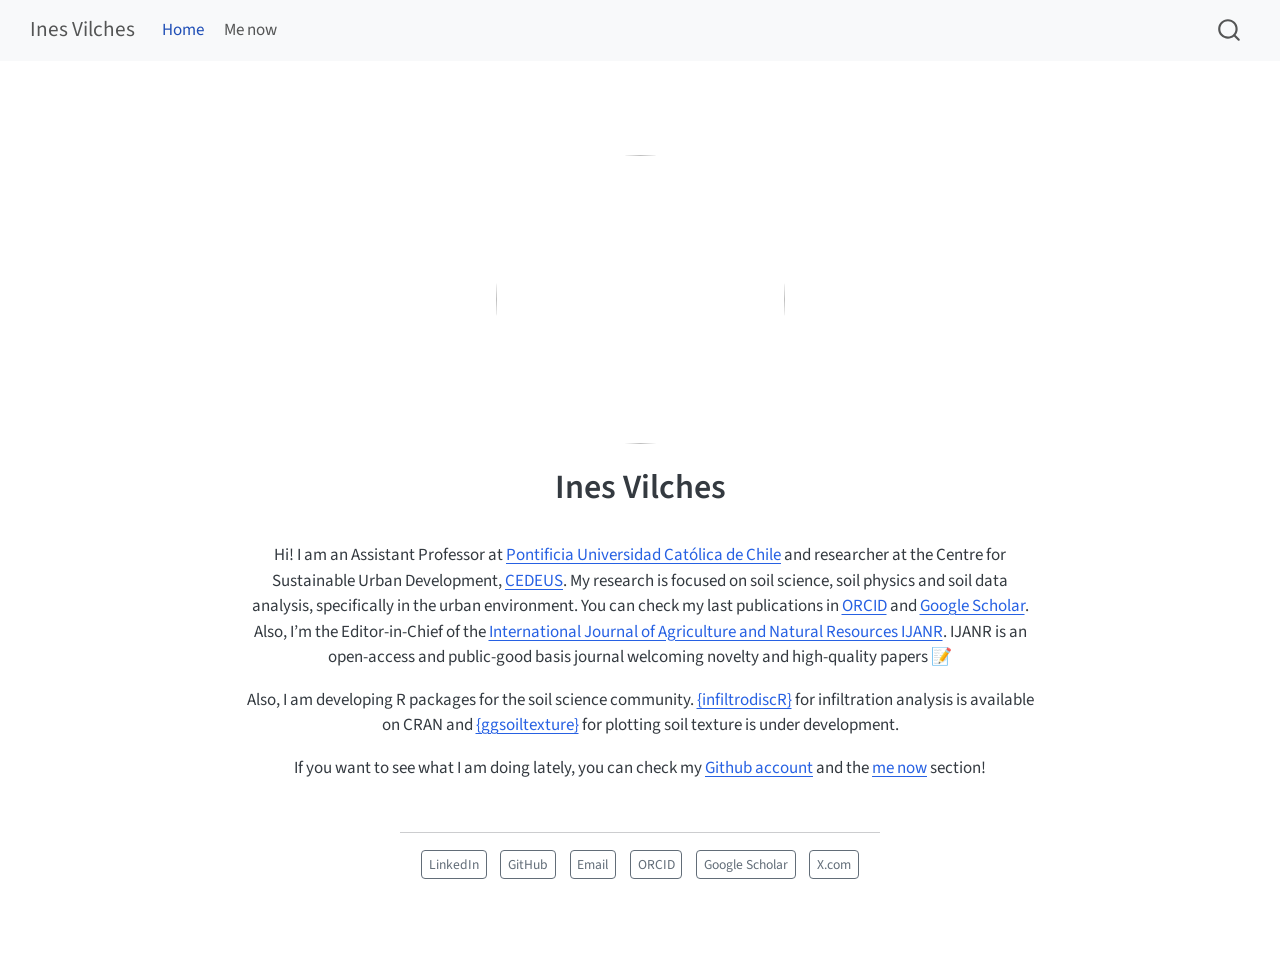
==== docs/index.html @ 0bed2d95 "create archivos" ====
<!DOCTYPE html>
<html xmlns="http://www.w3.org/1999/xhtml" lang="en" xml:lang="en"><head>

<meta charset="utf-8">
<meta name="generator" content="quarto-1.11.9">

<meta name="viewport" content="width=device-width, initial-scale=1.0, user-scalable=yes">


<title>Ines Vilches</title>
<style>
/* Default styles provided by pandoc.
** See https://pandoc.org/MANUAL.html#variables-for-html for config info.
*/
span.smallcaps{font-variant: small-caps;}
div.columns{display: flex; gap: 1.5em;}
div.column{flex: auto;}
@media screen {
div.columns{gap: min(4vw, 1.5em);}
div.column{overflow-x: auto;}
}
div.hanging-indent{margin-left: 1.5em; text-indent: -1.5em;}
ul.task-list{list-style: none;}
ul.task-list li input[type="checkbox"] {
  width: 0.8em;
  margin: 0 0.8em 0.2em -1em; /* quarto-specific, see https://github.com/quarto-dev/quarto-cli/issues/4556 */ 
  vertical-align: middle;
}
</style>


<script src="site_libs/quarto-nav/quarto-nav.js"></script>
<script src="site_libs/quarto-nav/headroom.min.js"></script>
<script src="site_libs/clipboard/clipboard.min.js"></script>
<script src="site_libs/quarto-search/autocomplete.umd.js"></script>
<script src="site_libs/quarto-search/fuse.min.js"></script>
<script src="site_libs/quarto-search/quarto-search.js"></script>
<meta name="quarto:offset" content="./">
<script src="site_libs/quarto-html/quarto.js" type="module"></script>
<script src="site_libs/quarto-html/tabsets/tabsets.js" type="module"></script>
<script src="site_libs/quarto-html/scrollable-regions/scrollable-regions.js" type="module"></script>
<script src="site_libs/quarto-html/popper.min.js"></script>
<script src="site_libs/quarto-html/tippy.umd.min.js"></script>
<link href="site_libs/quarto-html/tippy.css" rel="stylesheet">
<link href="site_libs/quarto-html/quarto-syntax-highlighting-63b5708e65d6cd79cd7618c58d0c21e7.css" rel="stylesheet" id="quarto-text-highlighting-styles">
<script src="site_libs/bootstrap/bootstrap.min.js"></script>
<link href="site_libs/bootstrap/bootstrap-icons.css" rel="stylesheet">
<link href="site_libs/bootstrap/bootstrap-48eea8e06ff06eb442a2daacfce5ac08.min.css" rel="stylesheet" append-hash="true" id="quarto-bootstrap" data-mode="light">
<script id="quarto-search-options" type="application/json">{
  "location": "navbar",
  "copy-button": false,
  "collapse-after": 3,
  "panel-placement": "end",
  "type": "overlay",
  "limit": 50,
  "keyboard-shortcut": [
    "f",
    "/",
    "s"
  ],
  "show-item-context": false,
  "language": {
    "search-no-results-text": "No results",
    "search-matching-documents-text": "matching documents",
    "search-copy-link-title": "Copy link to search",
    "search-hide-matches-text": "Hide additional matches",
    "search-more-match-text": "more match in this document",
    "search-more-matches-text": "more matches in this document",
    "search-clear-button-title": "Clear",
    "search-text-placeholder": "",
    "search-detached-cancel-button-title": "Cancel",
    "search-submit-button-title": "Submit",
    "search-label": "Search"
  }
}</script>


<link rel="stylesheet" href="styles.css">
</head>

<body class="nav-fixed fullcontent quarto-light"><a id="quarto-skip-link" class="visually-hidden-focusable" href="#quarto-document-content">Skip to main content</a>

<div id="quarto-search-results"></div>
  <header id="quarto-header" class="headroom fixed-top">
    <nav class="navbar navbar-expand-lg " data-bs-theme="dark" aria-label="Site">
      <div class="navbar-container container-fluid">
      <div class="navbar-brand-container mx-auto">
    <a class="navbar-brand" href="./index.html">
    <span class="navbar-title">Ines Vilches</span>
    </a>
  </div>
          <button class="navbar-toggler" type="button" data-bs-toggle="collapse" data-bs-target="#navbarCollapse" aria-controls="navbarCollapse" aria-expanded="false" aria-label="Toggle navigation" onclick="if (window.quartoToggleHeadroom) { window.quartoToggleHeadroom(); }">
  <span class="navbar-toggler-icon"></span>
</button>
          <div class="collapse navbar-collapse" id="navbarCollapse">
            <ul class="navbar-nav navbar-nav-scroll me-auto">
  <li class="nav-item">
    <a class="nav-link active" href="./index.html" aria-current="page"> 
<span class="menu-text">Home</span></a>
  </li>  
  <li class="nav-item">
    <a class="nav-link" href="./now.html"> 
<span class="menu-text">Me now</span></a>
  </li>  
</ul>
          </div> <!-- /navcollapse -->
            <div class="quarto-navbar-tools">
</div>
            <div id="quarto-search" class="" title="Search"></div>
      </div> <!-- /container-fluid -->
    </nav>
</header>
<!-- content -->
<div id="quarto-content" class="quarto-container page-columns page-rows-contents page-layout-article page-navbar">
<!-- sidebar -->
<!-- margin-sidebar -->
    
<!-- main -->
<div class="quarto-about-jolla">
  <img src="img/me.jpg" class="about-image
  round " style="height: 17em; width: 17em;">
 <header id="title-block-header" class="quarto-title-block default">
<div class="quarto-title">
<h1 class="title">Ines Vilches</h1>
</div>
<div class="quarto-title-meta">
  </div>
</header><main class="content" id="quarto-document-content" tabindex="-1">
<p>Hi! I am an Assistant Professor at <a href="https://www.uc.cl/en">Pontificia Universidad Católica de Chile</a> and researcher at the Centre for Sustainable Urban Development, <a href="https://en.cedeus.cl/about-us/the-centre/">CEDEUS</a>. My research is focused on soil science, soil physics and soil data analysis, specifically in the urban environment. You can check my last publications in <a href="https://orcid.org/0000-0003-3203-2106">ORCID</a> and <a href="https://scholar.google.com/citations?user=WJqqnIQAAAAJ&amp;hl=es">Google Scholar</a>. Also, I’m the Editor-in-Chief of the <a href="https://ojs.uc.cl/index.php/ijanr/index">International Journal of Agriculture and Natural Resources IJANR</a>. IJANR is an open-access and public-good basis journal welcoming novelty and high-quality papers 📝</p>
<p>Also, I am developing R packages for the soil science community. <a href="https://github.com/cran/infiltrodiscR">{infiltrodiscR}</a> for infiltration analysis is available on CRAN and <a href="https://github.com/Saryace/ggsoiltexture">{ggsoiltexture}</a> for plotting soil texture is under development.</p>
<p>If you want to see what I am doing lately, you can check my <a href="https://github.com/Saryace">Github account</a> and the <a href="https://saryace.github.io/now">me now</a> section!</p>


</main> 
  <hr class="about-sep">
   <div class="about-links">
  <a href="https://www.linkedin.com/in/sara-acevedo-a5a869295/" class="about-link" rel="" target="">
     <span class="about-link-text">LinkedIn</span>
  </a>
  <a href="https://github.com/Saryace" class="about-link" rel="" target="">
     <span class="about-link-text">GitHub</span>
  </a>
  <a href="mailto:ibvilches@uc.cl" class="about-link" rel="" target="">
     <span class="about-link-text">Email</span>
  </a>
  <a href="https://orcid.org/0000-0003-3203-2106" class="about-link" rel="" target="">
     <span class="about-link-text">ORCID</span>
  </a>
  <a href="https://scholar.google.com/citations?user=WJqqnIQAAAAJ&amp;hl=es" class="about-link" rel="" target="">
     <span class="about-link-text">Google Scholar</span>
  </a>
  <a href="https://x.com/saryace" class="about-link" rel="" target="">
     <span class="about-link-text">X.com</span>
  </a>
</div>
</div>
 <!-- /main -->
<script id="quarto-html-after-body" type="application/javascript">
  window.document.addEventListener("DOMContentLoaded", function (event) {
    const isCodeAnnotation = (el) => {
      for (const clz of el.classList) {
        if (clz.startsWith('code-annotation-')) {                     
          return true;
        }
      }
      return false;
    }
    const onCopySuccess = function(e) {
      // button target
      const button = e.trigger;
      // don't keep focus
      button.blur();
      // flash "checked"
      button.classList.add('code-copy-button-checked');
      var currentTitle = button.getAttribute("title");
      button.setAttribute("title", "Copied!");
      let tooltip;
      if (window.bootstrap) {
        button.setAttribute("data-bs-toggle", "tooltip");
        button.setAttribute("data-bs-placement", "left");
        button.setAttribute("data-bs-title", "Copied!");
        tooltip = new bootstrap.Tooltip(button, 
          { trigger: "manual", 
            customClass: "code-copy-button-tooltip",
            offset: [0, -8]});
        tooltip.show();    
      }
      setTimeout(function() {
        if (tooltip) {
          tooltip.hide();
          button.removeAttribute("data-bs-title");
          button.removeAttribute("data-bs-toggle");
          button.removeAttribute("data-bs-placement");
        }
        button.setAttribute("title", currentTitle);
        button.classList.remove('code-copy-button-checked');
      }, 1000);
      // clear code selection
      e.clearSelection();
    }
    const getTextToCopy = function(trigger) {
      const outerScaffold = trigger.parentElement.cloneNode(true);
      const codeEl = outerScaffold.querySelector('code');
      for (const childEl of codeEl.children) {
        if (isCodeAnnotation(childEl)) {
          childEl.remove();
        }
      }
      return codeEl.innerText;
    }
    const clipboard = new window.ClipboardJS('.code-copy-button:not([data-in-quarto-modal])', {
      text: getTextToCopy
    });
    clipboard.on('success', onCopySuccess);
    if (window.document.getElementById('quarto-embedded-source-code-modal')) {
      const clipboardModal = new window.ClipboardJS('.code-copy-button[data-in-quarto-modal]', {
        text: getTextToCopy,
        container: window.document.getElementById('quarto-embedded-source-code-modal')
      });
      clipboardModal.on('success', onCopySuccess);
    }
      var localhostRegex = new RegExp(/^(?:http|https):\/\/localhost\:?[0-9]*\//);
      var mailtoRegex = new RegExp(/^mailto:/);
        var filterRegex = new RegExp('/' + window.location.host + '/');
      var isInternal = (href) => {
          return filterRegex.test(href) || localhostRegex.test(href) || mailtoRegex.test(href);
      }
      // Inspect non-navigation links and adorn them if external
      window.quartoDecorateExternalLinks = function (root) {
     var links = (root || window.document).querySelectorAll('a[href]:not(.nav-link):not(.navbar-brand):not(.toc-action):not(.sidebar-link):not(.sidebar-item-toggle):not(.pagination-link):not(.no-external):not([aria-hidden]):not(.dropdown-item):not(.quarto-navigation-tool):not(.about-link)');
      for (var i=0; i<links.length; i++) {
        const link = links[i];
        if (!isInternal(link.href)) {
          // undo the damage that might have been done by quarto-nav.js in the case of
          // links that we want to consider external
          if (link.dataset.originalHref !== undefined) {
            link.href = link.dataset.originalHref;
          }
          if (!link.classList.contains('no-external-icon')) {
          }
        }
      }
      };
      window.quartoDecorateExternalLinks(window.document);
    // Esc closes the popup (WCAG 1.4.13) and focus leaving both trigger and
    // popup closes it (WCAG 2.4.11); tippy handles neither for interactive popups.
    const hideOnEscAndFocusOut = {
      name: 'hideOnEscAndFocusOut',
      defaultValue: true,
      fn(instance) {
        const dismiss = () => {
          // A show scheduled by the trigger delay would otherwise reopen it
          instance.clearDelayTimeouts();
          instance.hide();
        };
        const onKeyDown = (event) => {
          if (event.key !== 'Escape') {
            return;
          }
          // Keep Esc from also reaching page handlers (e.g. reveal.js overview),
          // except an open reveal.js slide menu, which Esc should close too.
          // The menu handles keys only when its keyboard option is on.
          const menuHandlesEsc = window.Reveal?.getPlugin?.('menu')?.isOpen() &&
            window.Reveal.getConfig().menu?.keyboard !== false;
          if (!menuHandlesEsc) {
            event.stopPropagation();
          }
          if (instance.popper.contains(window.document.activeElement)) {
            // Disabled while refocusing so the focus trigger does not reopen it
            instance.disable();
            instance.reference.focus();
            instance.enable();
          }
          dismiss();
        };
        const onFocusOut = (event) => {
          const target = event.relatedTarget;
          if (target && !instance.reference.contains(target) &&
              !instance.popper.contains(target)) {
            dismiss();
          }
        };
        // On the trigger too: a click trigger (code-annotations: select) has no
        // blur handling. Attached for the instance's lifetime so leaving the
        // trigger also cancels a show still pending on the trigger delay.
        instance.reference.addEventListener('focusout', onFocusOut);
        return {
          onShow() {
            window.document.addEventListener('keydown', onKeyDown, true);
            instance.popper.addEventListener('focusout', onFocusOut);
          },
          onHide() {
            window.document.removeEventListener('keydown', onKeyDown, true);
            instance.popper.removeEventListener('focusout', onFocusOut);
          },
          onDestroy() {
            instance.reference.removeEventListener('focusout', onFocusOut);
          },
        };
      },
    };
    function tippyHover(el, contentFn, onTriggerFn, onUntriggerFn) {
      const config = {
        allowHTML: true,
        maxWidth: 500,
        delay: 100,
        arrow: false,
        appendTo: function(el) {
            return el.parentElement;
        },
        interactive: true,
        interactiveBorder: 10,
        theme: 'quarto',
        placement: 'bottom-start',
        plugins: [hideOnEscAndFocusOut],
      };
      if (contentFn) {
        config.content = contentFn;
      }
      if (onTriggerFn) {
        config.onTrigger = onTriggerFn;
      }
      if (onUntriggerFn) {
        config.onUntrigger = onUntriggerFn;
      }
      window.tippy(el, config); 
    }
    const noterefs = window.document.querySelectorAll('a[role="doc-noteref"]');
    for (var i=0; i<noterefs.length; i++) {
      const ref = noterefs[i];
      tippyHover(ref, function() {
        // use id or data attribute instead here
        let href = ref.getAttribute('data-footnote-href') || ref.getAttribute('href');
        try { href = new URL(href).hash; } catch {}
        const id = href.replace(/^#\/?/, "");
        const note = window.document.getElementById(id);
        if (note) {
          return note.innerHTML;
        } else {
          return "";
        }
      });
    }
    const xrefs = window.document.querySelectorAll('a.quarto-xref');
    const processXRef = (id, note) => {
      // Strip column container classes
      const stripColumnClz = (el) => {
        el.classList.remove("page-full", "page-columns");
        if (el.children) {
          for (const child of el.children) {
            stripColumnClz(child);
          }
        }
      }
      stripColumnClz(note)
      if (id === null || id.startsWith('sec-')) {
        // Special case sections, only their first couple elements
        const container = document.createElement("div");
        if (note.children && note.children.length > 2) {
          container.appendChild(note.children[0].cloneNode(true));
          for (let i = 1; i < note.children.length; i++) {
            const child = note.children[i];
            if (child.tagName === "P" && child.innerText === "") {
              continue;
            } else {
              container.appendChild(child.cloneNode(true));
              break;
            }
          }
          if (window.Quarto?.typesetMath) {
            window.Quarto.typesetMath(container);
          }
          return container.innerHTML
        } else {
          if (window.Quarto?.typesetMath) {
            window.Quarto.typesetMath(note);
          }
          return note.innerHTML;
        }
      } else {
        // Remove any anchor links if they are present
        const anchorLink = note.querySelector('a.anchorjs-link');
        if (anchorLink) {
          anchorLink.remove();
        }
        if (window.Quarto?.typesetMath) {
          window.Quarto.typesetMath(note);
        }
        if (note.classList.contains("callout")) {
          return note.outerHTML;
        } else {
          return note.innerHTML;
        }
      }
    }
    for (var i=0; i<xrefs.length; i++) {
      const xref = xrefs[i];
      tippyHover(xref, undefined, function(instance) {
        instance.disable();
        let url = xref.getAttribute('href');
        let hash = undefined; 
        if (url.startsWith('#')) {
          hash = url;
        } else {
          try { hash = new URL(url).hash; } catch {}
        }
        if (hash) {
          const id = hash.replace(/^#\/?/, "");
          const note = window.document.getElementById(id);
          if (note !== null) {
            try {
              const html = processXRef(id, note.cloneNode(true));
              instance.setContent(html);
            } finally {
              instance.enable();
              instance.show();
            }
          } else {
            // See if we can fetch this
            fetch(url.split('#')[0])
            .then(res => res.text())
            .then(html => {
              const parser = new DOMParser();
              const htmlDoc = parser.parseFromString(html, "text/html");
              const note = htmlDoc.getElementById(id);
              if (note !== null) {
                const html = processXRef(id, note);
                instance.setContent(html);
              } 
            }).finally(() => {
              instance.enable();
              instance.show();
            });
          }
        } else {
          // See if we can fetch a full url (with no hash to target)
          // This is a special case and we should probably do some content thinning / targeting
          fetch(url)
          .then(res => res.text())
          .then(html => {
            const parser = new DOMParser();
            const htmlDoc = parser.parseFromString(html, "text/html");
            const note = htmlDoc.querySelector('main.content');
            if (note !== null) {
              // This should only happen for chapter cross references
              // (since there is no id in the URL)
              // remove the first header
              if (note.children.length > 0 && note.children[0].tagName === "HEADER") {
                note.children[0].remove();
              }
              const html = processXRef(null, note);
              instance.setContent(html);
            } 
          }).finally(() => {
            instance.enable();
            instance.show();
          });
        }
      }, function(instance) {
      });
    }
        let selectedAnnoteEl;
        const selectorForAnnotation = ( cell, annotation) => {
          let cellAttr = 'data-code-cell="' + cell + '"';
          let lineAttr = 'data-code-annotation="' +  annotation + '"';
          const selector = 'span[' + cellAttr + '][' + lineAttr + ']';
          return selector;
        }
        const selectCodeLines = (annoteEl) => {
          const doc = window.document;
          const targetCell = annoteEl.getAttribute("data-target-cell");
          const targetAnnotation = annoteEl.getAttribute("data-target-annotation");
          const annoteSpan = window.document.querySelector(selectorForAnnotation(targetCell, targetAnnotation));
          const lines = annoteSpan.getAttribute("data-code-lines").split(",");
          const lineIds = lines.map((line) => {
            return targetCell + "-" + line;
          })
          // Each band is positioned against its own containing block, which is
          // not the offsetParent of the lines, so place it from client rects.
          const placeBand = (band, firstEl, lastEl, codeBlock) => {
            const container = band.offsetParent;
            if (container === null) {
              return;
            }
            const containerRect = container.getBoundingClientRect();
            // Reveal.js scales slides with a transform, so convert client
            // pixels back to the CSS pixels of the container.
            const scale = containerRect.height / container.offsetHeight || 1;
            const firstRect = firstEl.getBoundingClientRect();
            const lastRect = lastEl.getBoundingClientRect();
            const top = (firstRect.top - containerRect.top) / scale - container.clientTop + container.scrollTop;
            const height = (lastRect.bottom - firstRect.top) / scale;
            band.style.top = top - 2 + "px";
            band.style.height = height + 4 + "px";
            if (codeBlock) {
              // Without the copy button wrapper, the containing block is wider
              // than the code block, so span the code block explicitly.
              const blockRect = codeBlock.getBoundingClientRect();
              band.style.left = (blockRect.left - containerRect.left) / scale - container.clientLeft + container.scrollLeft + "px";
              band.style.width = blockRect.width / scale + "px";
            }
          };
          if (lineIds.length > 0) {
            const el = window.document.getElementById(lineIds[0]);
            const lastEl = window.document.getElementById(lineIds[lineIds.length - 1]);
            const parent = el.parentElement.parentElement;
            // cook up a div (if necessary) and position it
            let div = window.document.getElementById("code-annotation-line-highlight");
            if (div === null) {
              div = window.document.createElement("div");
              div.setAttribute("id", "code-annotation-line-highlight");
              div.style.position = 'absolute';
              parent.appendChild(div);
            }
            placeBand(div, el, lastEl, parent.closest("div.sourceCode") || parent);
            let gutterDiv = window.document.getElementById("code-annotation-line-highlight-gutter");
            if (gutterDiv === null) {
              gutterDiv = window.document.createElement("div");
              gutterDiv.setAttribute("id", "code-annotation-line-highlight-gutter");
              gutterDiv.style.position = 'absolute';
              const codeCell = window.document.getElementById(targetCell);
              const gutter = codeCell.querySelector('.code-annotation-gutter');
              gutter.appendChild(gutterDiv);
            }
            placeBand(gutterDiv, el, lastEl);
            selectedAnnoteEl = annoteEl;
          }
        };
        const unselectCodeLines = () => {
          const elementsIds = ["code-annotation-line-highlight", "code-annotation-line-highlight-gutter"];
          elementsIds.forEach((elId) => {
            const div = window.document.getElementById(elId);
            if (div) {
              div.remove();
            }
          });
          selectedAnnoteEl = undefined;
        };
          // Handle positioning of the toggle
      window.addEventListener(
        "resize",
        throttle(() => {
          elRect = undefined;
          if (selectedAnnoteEl) {
            selectCodeLines(selectedAnnoteEl);
          }
        }, 10)
      );
      function throttle(fn, ms) {
      let throttle = false;
      let timer;
        return (...args) => {
          if(!throttle) { // first call gets through
              fn.apply(this, args);
              throttle = true;
          } else { // all the others get throttled
              if(timer) clearTimeout(timer); // cancel #2
              timer = setTimeout(() => {
                fn.apply(this, args);
                timer = throttle = false;
              }, ms);
          }
        };
      }
        // Attach click handler to the DT
        const annoteDls = window.document.querySelectorAll('dt[data-target-cell]');
        for (const annoteDlNode of annoteDls) {
          annoteDlNode.addEventListener('click', (event) => {
            const clickedEl = event.target;
            if (clickedEl !== selectedAnnoteEl) {
              unselectCodeLines();
              const activeEl = window.document.querySelector('dt[data-target-cell].code-annotation-active');
              if (activeEl) {
                activeEl.classList.remove('code-annotation-active');
              }
              selectCodeLines(clickedEl);
              clickedEl.classList.add('code-annotation-active');
            } else {
              // Unselect the line
              unselectCodeLines();
              clickedEl.classList.remove('code-annotation-active');
            }
          });
        }
    const findCites = (el) => {
      const parentEl = el.parentElement;
      if (parentEl) {
        const cites = parentEl.dataset.cites;
        if (cites) {
          return {
            el,
            cites: cites.split(' ')
          };
        } else {
          return findCites(el.parentElement)
        }
      } else {
        return undefined;
      }
    };
    var bibliorefs = window.document.querySelectorAll('a[role="doc-biblioref"]');
    for (var i=0; i<bibliorefs.length; i++) {
      const ref = bibliorefs[i];
      const citeInfo = findCites(ref);
      if (citeInfo) {
        tippyHover(citeInfo.el, function() {
          var popup = window.document.createElement('div');
          citeInfo.cites.forEach(function(cite) {
            var citeDiv = window.document.createElement('div');
            citeDiv.classList.add('hanging-indent');
            citeDiv.classList.add('csl-entry');
            var biblioDiv = window.document.getElementById('ref-' + cite);
            if (biblioDiv) {
              citeDiv.innerHTML = biblioDiv.innerHTML;
            }
            popup.appendChild(citeDiv);
          });
          return popup.innerHTML;
        });
      }
    }
  });
  </script>
  <script type="application/javascript">
  window.quartoScrollableRegionsLabels = {"code":"Scrollable code","output":"Scrollable output"};
  </script>
</div> <!-- /content -->




</body></html>
---- docs/site_libs/quarto-html/tippy.css ----
.tippy-box[data-animation=fade][data-state=hidden]{opacity:0}[data-tippy-root]{max-width:calc(100vw - 10px)}.tippy-box{position:relative;background-color:#333;color:#fff;border-radius:4px;font-size:14px;line-height:1.4;white-space:normal;outline:0;transition-property:transform,visibility,opacity}.tippy-box[data-placement^=top]>.tippy-arrow{bottom:0}.tippy-box[data-placement^=top]>.tippy-arrow:before{bottom:-7px;left:0;border-width:8px 8px 0;border-top-color:initial;transform-origin:center top}.tippy-box[data-placement^=bottom]>.tippy-arrow{top:0}.tippy-box[data-placement^=bottom]>.tippy-arrow:before{top:-7px;left:0;border-width:0 8px 8px;border-bottom-color:initial;transform-origin:center bottom}.tippy-box[data-placement^=left]>.tippy-arrow{right:0}.tippy-box[data-placement^=left]>.tippy-arrow:before{border-width:8px 0 8px 8px;border-left-color:initial;right:-7px;transform-origin:center left}.tippy-box[data-placement^=right]>.tippy-arrow{left:0}.tippy-box[data-placement^=right]>.tippy-arrow:before{left:-7px;border-width:8px 8px 8px 0;border-right-color:initial;transform-origin:center right}.tippy-box[data-inertia][data-state=visible]{transition-timing-function:cubic-bezier(.54,1.5,.38,1.11)}.tippy-arrow{width:16px;height:16px;color:#333}.tippy-arrow:before{content:"";position:absolute;border-color:transparent;border-style:solid}.tippy-content{position:relative;padding:5px 9px;z-index:1}
---- docs/site_libs/quarto-html/quarto-syntax-highlighting-63b5708e65d6cd79cd7618c58d0c21e7.css ----
/* quarto syntax highlight colors */
:root {
  --quarto-hl-ot-color: #003B4F;
  --quarto-hl-at-color: #657422;
  --quarto-hl-ss-color: #20794D;
  --quarto-hl-an-color: #5E5E5E;
  --quarto-hl-fu-color: #4758AB;
  --quarto-hl-st-color: #20794D;
  --quarto-hl-cf-color: #003B4F;
  --quarto-hl-op-color: #5E5E5E;
  --quarto-hl-er-color: #AD0000;
  --quarto-hl-bn-color: #AD0000;
  --quarto-hl-al-color: #AD0000;
  --quarto-hl-va-color: #111111;
  --quarto-hl-bu-color: inherit;
  --quarto-hl-ex-color: inherit;
  --quarto-hl-pp-color: #AD0000;
  --quarto-hl-in-color: #5E5E5E;
  --quarto-hl-vs-color: #20794D;
  --quarto-hl-wa-color: #5E5E5E;
  --quarto-hl-do-color: #5E5E5E;
  --quarto-hl-im-color: #00769E;
  --quarto-hl-ch-color: #20794D;
  --quarto-hl-dt-color: #AD0000;
  --quarto-hl-fl-color: #AD0000;
  --quarto-hl-co-color: #5E5E5E;
  --quarto-hl-cv-color: #5E5E5E;
  --quarto-hl-cn-color: #8f5902;
  --quarto-hl-sc-color: #5E5E5E;
  --quarto-hl-dv-color: #AD0000;
  --quarto-hl-kw-color: #003B4F;
}

/* other quarto variables */
:root {
  --quarto-font-monospace: SFMono-Regular, Menlo, Monaco, Consolas, "Liberation Mono", "Courier New", monospace;
}

/* syntax highlight based on Pandoc's rules */
pre > code.sourceCode > span {
  color: #003B4F;
}

code.sourceCode > span {
  color: #003B4F;
}

div.sourceCode,
div.sourceCode pre.sourceCode {
  color: #003B4F;
}

/* Normal */
code span {
  color: #003B4F;
}

/* Alert */
code span.al {
  color: #AD0000;
  font-style: inherit;
}

/* Annotation */
code span.an {
  color: #5E5E5E;
  font-style: inherit;
}

/* Attribute */
code span.at {
  color: #657422;
  font-style: inherit;
}

/* BaseN */
code span.bn {
  color: #AD0000;
  font-style: inherit;
}

/* BuiltIn */
code span.bu {
  font-style: inherit;
}

/* ControlFlow */
code span.cf {
  color: #003B4F;
  font-weight: bold;
  font-style: inherit;
}

/* Char */
code span.ch {
  color: #20794D;
  font-style: inherit;
}

/* Constant */
code span.cn {
  color: #8f5902;
  font-style: inherit;
}

/* Comment */
code span.co {
  color: #5E5E5E;
  font-style: inherit;
}

/* CommentVar */
code span.cv {
  color: #5E5E5E;
  font-style: italic;
}

/* Documentation */
code span.do {
  color: #5E5E5E;
  font-style: italic;
}

/* DataType */
code span.dt {
  color: #AD0000;
  font-style: inherit;
}

/* DecVal */
code span.dv {
  color: #AD0000;
  font-style: inherit;
}

/* Error */
code span.er {
  color: #AD0000;
  font-style: inherit;
}

/* Extension */
code span.ex {
  font-style: inherit;
}

/* Float */
code span.fl {
  color: #AD0000;
  font-style: inherit;
}

/* Function */
code span.fu {
  color: #4758AB;
  font-style: inherit;
}

/* Import */
code span.im {
  color: #00769E;
  font-style: inherit;
}

/* Information */
code span.in {
  color: #5E5E5E;
  font-style: inherit;
}

/* Keyword */
code span.kw {
  color: #003B4F;
  font-weight: bold;
  font-style: inherit;
}

/* Operator */
code span.op {
  color: #5E5E5E;
  font-style: inherit;
}

/* Other */
code span.ot {
  color: #003B4F;
  font-style: inherit;
}

/* Preprocessor */
code span.pp {
  color: #AD0000;
  font-style: inherit;
}

/* SpecialChar */
code span.sc {
  color: #5E5E5E;
  font-style: inherit;
}

/* SpecialString */
code span.ss {
  color: #20794D;
  font-style: inherit;
}

/* String */
code span.st {
  color: #20794D;
  font-style: inherit;
}

/* Variable */
code span.va {
  color: #111111;
  font-style: inherit;
}

/* VerbatimString */
code span.vs {
  color: #20794D;
  font-style: inherit;
}

/* Warning */
code span.wa {
  color: #5E5E5E;
  font-style: italic;
}

.prevent-inlining {
  content: "</";
}

/*# sourceMappingURL=054cc16b9e9817627be6994582d2ffb5.css.map */
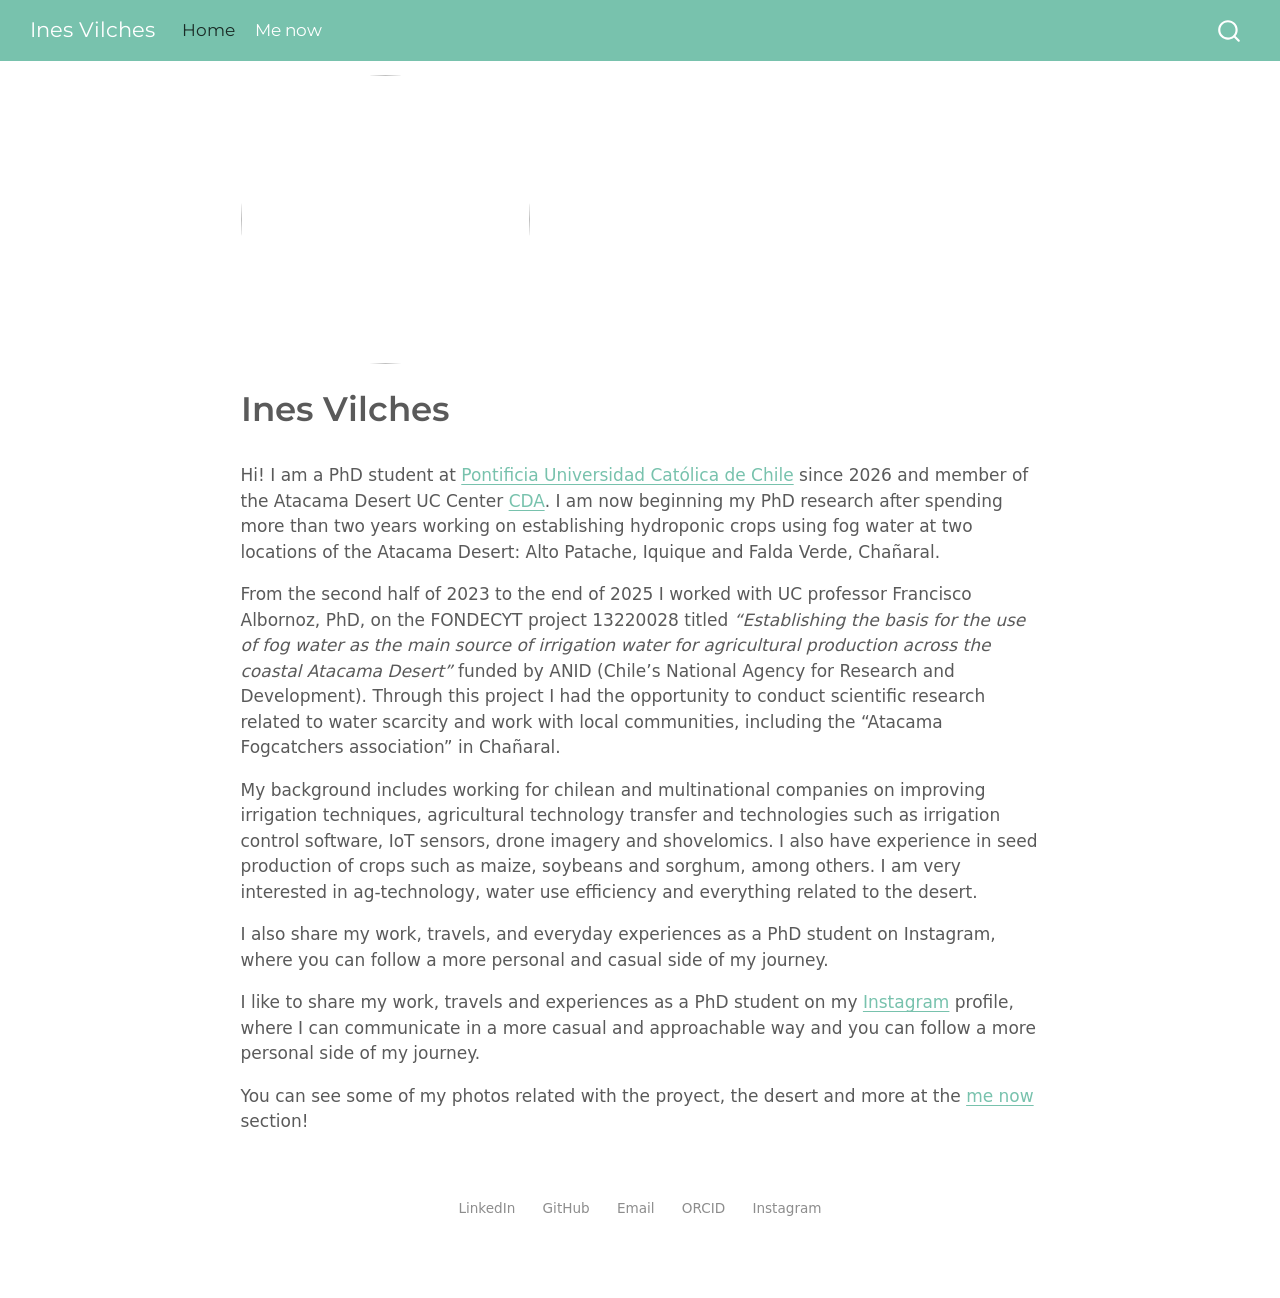
==== commit cee7f3d5: "change formato quarto add info personal al index" ====
--- a/docs/index.html
+++ b/docs/index.html
@@ -45,7 +45,7 @@
 <link href="site_libs/quarto-html/quarto-syntax-highlighting-63b5708e65d6cd79cd7618c58d0c21e7.css" rel="stylesheet" id="quarto-text-highlighting-styles">
 <script src="site_libs/bootstrap/bootstrap.min.js"></script>
 <link href="site_libs/bootstrap/bootstrap-icons.css" rel="stylesheet">
-<link href="site_libs/bootstrap/bootstrap-48eea8e06ff06eb442a2daacfce5ac08.min.css" rel="stylesheet" append-hash="true" id="quarto-bootstrap" data-mode="light">
+<link href="site_libs/bootstrap/bootstrap-eacaf74db85d7e5878a8588edfb5b3a7.min.css" rel="stylesheet" append-hash="true" id="quarto-bootstrap" data-mode="light">
 <script id="quarto-search-options" type="application/json">{
   "location": "navbar",
   "copy-button": false,
@@ -116,43 +116,47 @@
 <!-- margin-sidebar -->
     
 <!-- main -->
-<div class="quarto-about-jolla">
-  <img src="img/me.jpg" class="about-image
+<div class="quarto-about-marquee">
+  <div class="about-image-container">
+    <img src="img/me.JPEG" class="about-image
   round " style="height: 17em; width: 17em;">
- <header id="title-block-header" class="quarto-title-block default">
+  </div>
+  <div class="about-contents">
+    <header id="title-block-header" class="quarto-title-block default">
 <div class="quarto-title">
 <h1 class="title">Ines Vilches</h1>
 </div>
 <div class="quarto-title-meta">
   </div>
-</header><main class="content" id="quarto-document-content" tabindex="-1">
-<p>Hi! I am an Assistant Professor at <a href="https://www.uc.cl/en">Pontificia Universidad Católica de Chile</a> and researcher at the Centre for Sustainable Urban Development, <a href="https://en.cedeus.cl/about-us/the-centre/">CEDEUS</a>. My research is focused on soil science, soil physics and soil data analysis, specifically in the urban environment. You can check my last publications in <a href="https://orcid.org/0000-0003-3203-2106">ORCID</a> and <a href="https://scholar.google.com/citations?user=WJqqnIQAAAAJ&amp;hl=es">Google Scholar</a>. Also, I’m the Editor-in-Chief of the <a href="https://ojs.uc.cl/index.php/ijanr/index">International Journal of Agriculture and Natural Resources IJANR</a>. IJANR is an open-access and public-good basis journal welcoming novelty and high-quality papers 📝</p>
-<p>Also, I am developing R packages for the soil science community. <a href="https://github.com/cran/infiltrodiscR">{infiltrodiscR}</a> for infiltration analysis is available on CRAN and <a href="https://github.com/Saryace/ggsoiltexture">{ggsoiltexture}</a> for plotting soil texture is under development.</p>
-<p>If you want to see what I am doing lately, you can check my <a href="https://github.com/Saryace">Github account</a> and the <a href="https://saryace.github.io/now">me now</a> section!</p>
+</header> <main class="content" id="quarto-document-content" tabindex="-1">
+<p>Hi! I am a PhD student at <a href="https://www.uc.cl/en">Pontificia Universidad Católica de Chile</a> since 2026 and member of the Atacama Desert UC Center <a href="https://cda.uc.cl/">CDA</a>. I am now beginning my PhD research after spending more than two years working on establishing hydroponic crops using fog water at two locations of the Atacama Desert: Alto Patache, Iquique and Falda Verde, Chañaral.</p>
+<p>From the second half of 2023 to the end of 2025 I worked with UC professor Francisco Albornoz, PhD, on the FONDECYT project 13220028 titled <em>“Establishing the basis for the use of fog water as the main source of irrigation water for agricultural production across the coastal Atacama Desert”</em> funded by ANID (Chile’s National Agency for Research and Development). Through this project I had the opportunity to conduct scientific research related to water scarcity and work with local communities, including the “Atacama Fogcatchers association” in Chañaral.</p>
+<p>My background includes working for chilean and multinational companies on improving irrigation techniques, agricultural technology transfer and technologies such as irrigation control software, IoT sensors, drone imagery and shovelomics. I also have experience in seed production of crops such as maize, soybeans and sorghum, among others. I am very interested in ag-technology, water use efficiency and everything related to the desert.</p>
+<p>I also share my work, travels, and everyday experiences as a PhD student on Instagram, where you can follow a more personal and casual side of my journey.</p>
+<p>I like to share my work, travels and experiences as a PhD student on my <a href="https://www.instagram.com/agroine.ruta/">Instagram</a> profile, where I can communicate in a more casual and approachable way and you can follow a more personal side of my journey.</p>
+<p>You can see some of my photos related with the proyect, the desert and more at the <a href="https://inevilches.github.io/">me now</a> section!</p>
 
 
 </main> 
-  <hr class="about-sep">
-   <div class="about-links">
-  <a href="https://www.linkedin.com/in/sara-acevedo-a5a869295/" class="about-link" rel="" target="">
+    <div class="about-footer"><div class="about-links">
+  <a href="/www.linkedin.com/in/ine-vilches-f" class="about-link" rel="" target="">
      <span class="about-link-text">LinkedIn</span>
   </a>
-  <a href="https://github.com/Saryace" class="about-link" rel="" target="">
+  <a href="https://github.com/inevilches" class="about-link" rel="" target="">
      <span class="about-link-text">GitHub</span>
   </a>
   <a href="mailto:ibvilches@uc.cl" class="about-link" rel="" target="">
      <span class="about-link-text">Email</span>
   </a>
-  <a href="https://orcid.org/0000-0003-3203-2106" class="about-link" rel="" target="">
+  <a href="https://orcid.org/0009-0001-2175-1095" class="about-link" rel="" target="">
      <span class="about-link-text">ORCID</span>
   </a>
-  <a href="https://scholar.google.com/citations?user=WJqqnIQAAAAJ&amp;hl=es" class="about-link" rel="" target="">
-     <span class="about-link-text">Google Scholar</span>
-  </a>
-  <a href="https://x.com/saryace" class="about-link" rel="" target="">
-     <span class="about-link-text">X.com</span>
+  <a href="https://www.instagram.com/agroine.ruta/" class="about-link" rel="" target="">
+     <span class="about-link-text">Instagram</span>
   </a>
 </div>
+</div>
+  </div>
 </div>
  <!-- /main -->
 <script id="quarto-html-after-body" type="application/javascript">
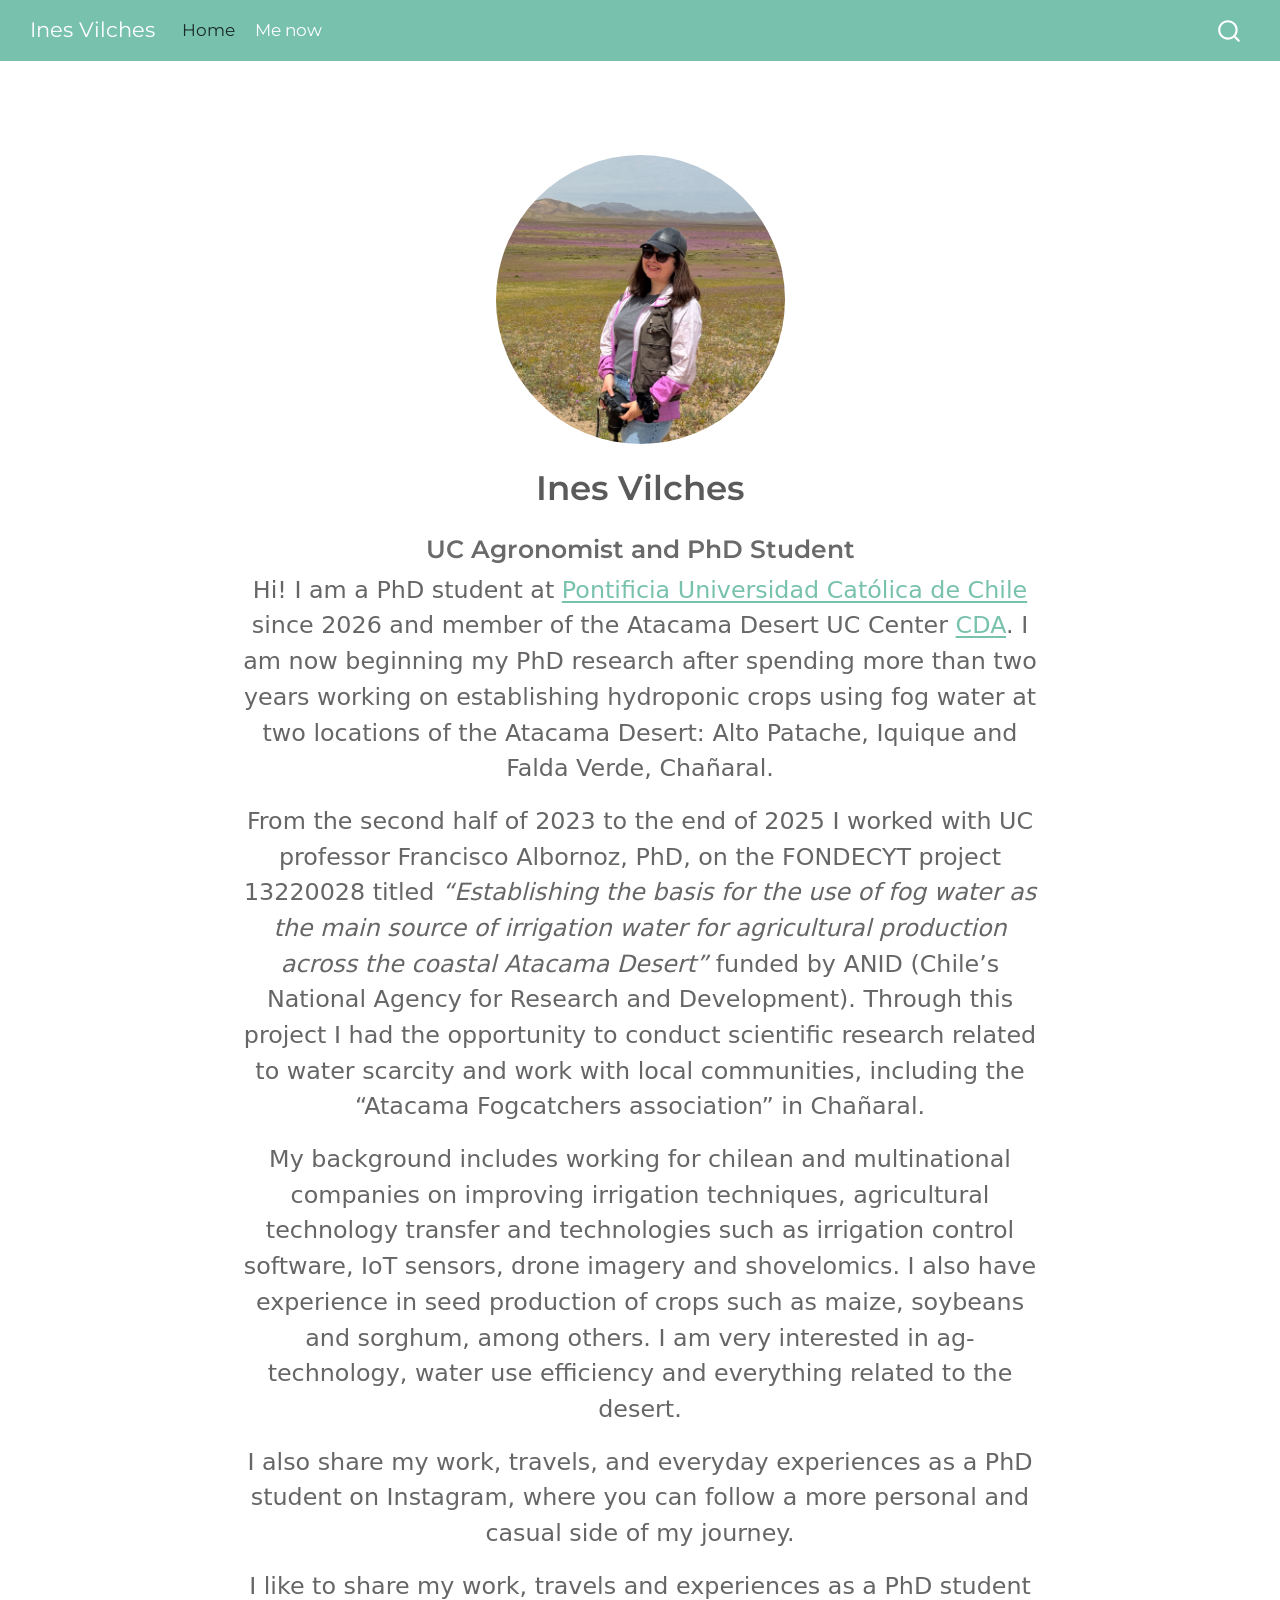
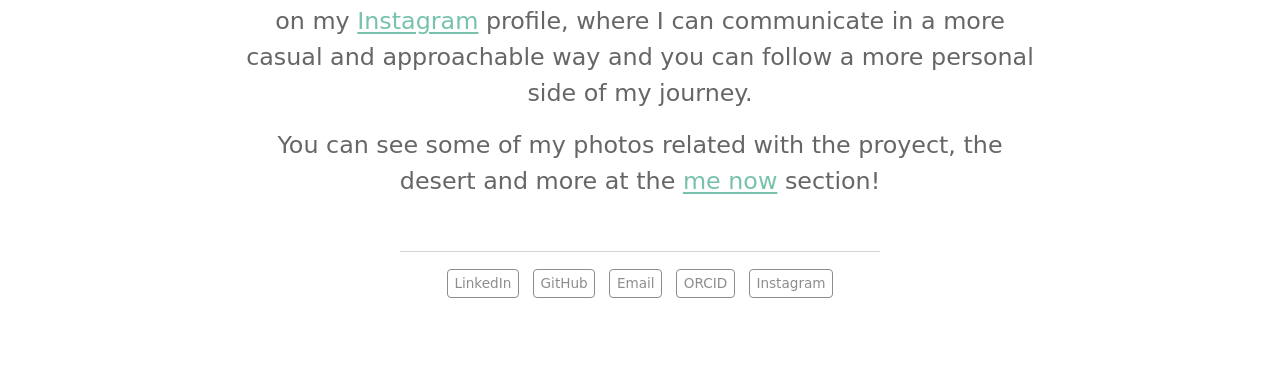
==== commit 88f9d7e6: "Add subtítulo" ====
--- a/docs/index.html
+++ b/docs/index.html
@@ -116,19 +116,18 @@
 <!-- margin-sidebar -->
     
 <!-- main -->
-<div class="quarto-about-marquee">
-  <div class="about-image-container">
-    <img src="img/me.JPEG" class="about-image
+<div class="quarto-about-jolla">
+  <img src="img/me.JPEG" class="about-image
   round " style="height: 17em; width: 17em;">
-  </div>
-  <div class="about-contents">
-    <header id="title-block-header" class="quarto-title-block default">
+ <header id="title-block-header" class="quarto-title-block default">
 <div class="quarto-title">
 <h1 class="title">Ines Vilches</h1>
 </div>
 <div class="quarto-title-meta">
   </div>
-</header> <main class="content" id="quarto-document-content" tabindex="-1">
+</header><main class="content" id="quarto-document-content" tabindex="-1">
+<section id="profile-subtitle" class="level3">
+<h3 data-anchor-id="profile-subtitle">UC Agronomist and PhD Student</h3>
 <p>Hi! I am a PhD student at <a href="https://www.uc.cl/en">Pontificia Universidad Católica de Chile</a> since 2026 and member of the Atacama Desert UC Center <a href="https://cda.uc.cl/">CDA</a>. I am now beginning my PhD research after spending more than two years working on establishing hydroponic crops using fog water at two locations of the Atacama Desert: Alto Patache, Iquique and Falda Verde, Chañaral.</p>
 <p>From the second half of 2023 to the end of 2025 I worked with UC professor Francisco Albornoz, PhD, on the FONDECYT project 13220028 titled <em>“Establishing the basis for the use of fog water as the main source of irrigation water for agricultural production across the coastal Atacama Desert”</em> funded by ANID (Chile’s National Agency for Research and Development). Through this project I had the opportunity to conduct scientific research related to water scarcity and work with local communities, including the “Atacama Fogcatchers association” in Chañaral.</p>
 <p>My background includes working for chilean and multinational companies on improving irrigation techniques, agricultural technology transfer and technologies such as irrigation control software, IoT sensors, drone imagery and shovelomics. I also have experience in seed production of crops such as maize, soybeans and sorghum, among others. I am very interested in ag-technology, water use efficiency and everything related to the desert.</p>
@@ -137,8 +136,10 @@
 <p>You can see some of my photos related with the proyect, the desert and more at the <a href="https://inevilches.github.io/">me now</a> section!</p>
 
 
+</section>
 </main> 
-    <div class="about-footer"><div class="about-links">
+  <hr class="about-sep">
+   <div class="about-links">
   <a href="/www.linkedin.com/in/ine-vilches-f" class="about-link" rel="" target="">
      <span class="about-link-text">LinkedIn</span>
   </a>
@@ -155,8 +156,6 @@
      <span class="about-link-text">Instagram</span>
   </a>
 </div>
-</div>
-  </div>
 </div>
  <!-- /main -->
 <script id="quarto-html-after-body" type="application/javascript">
--- a/docs/styles.css
+++ b/docs/styles.css
@@ -0,0 +1,15 @@
+
+/* Subtítulo bajo el nombre */
+#profile-subtitle {
+  margin-top: -2rem;
+  margin-bottom: 1rem;
+  font-size: 1.4rem;
+  font-weight: 400;
+  color: #666666;
+}
+
+/* Tamaño del texto de la biografía */
+.about-contents p {
+  font-size: 0.2rem;
+  line-height: 1.6;
+}
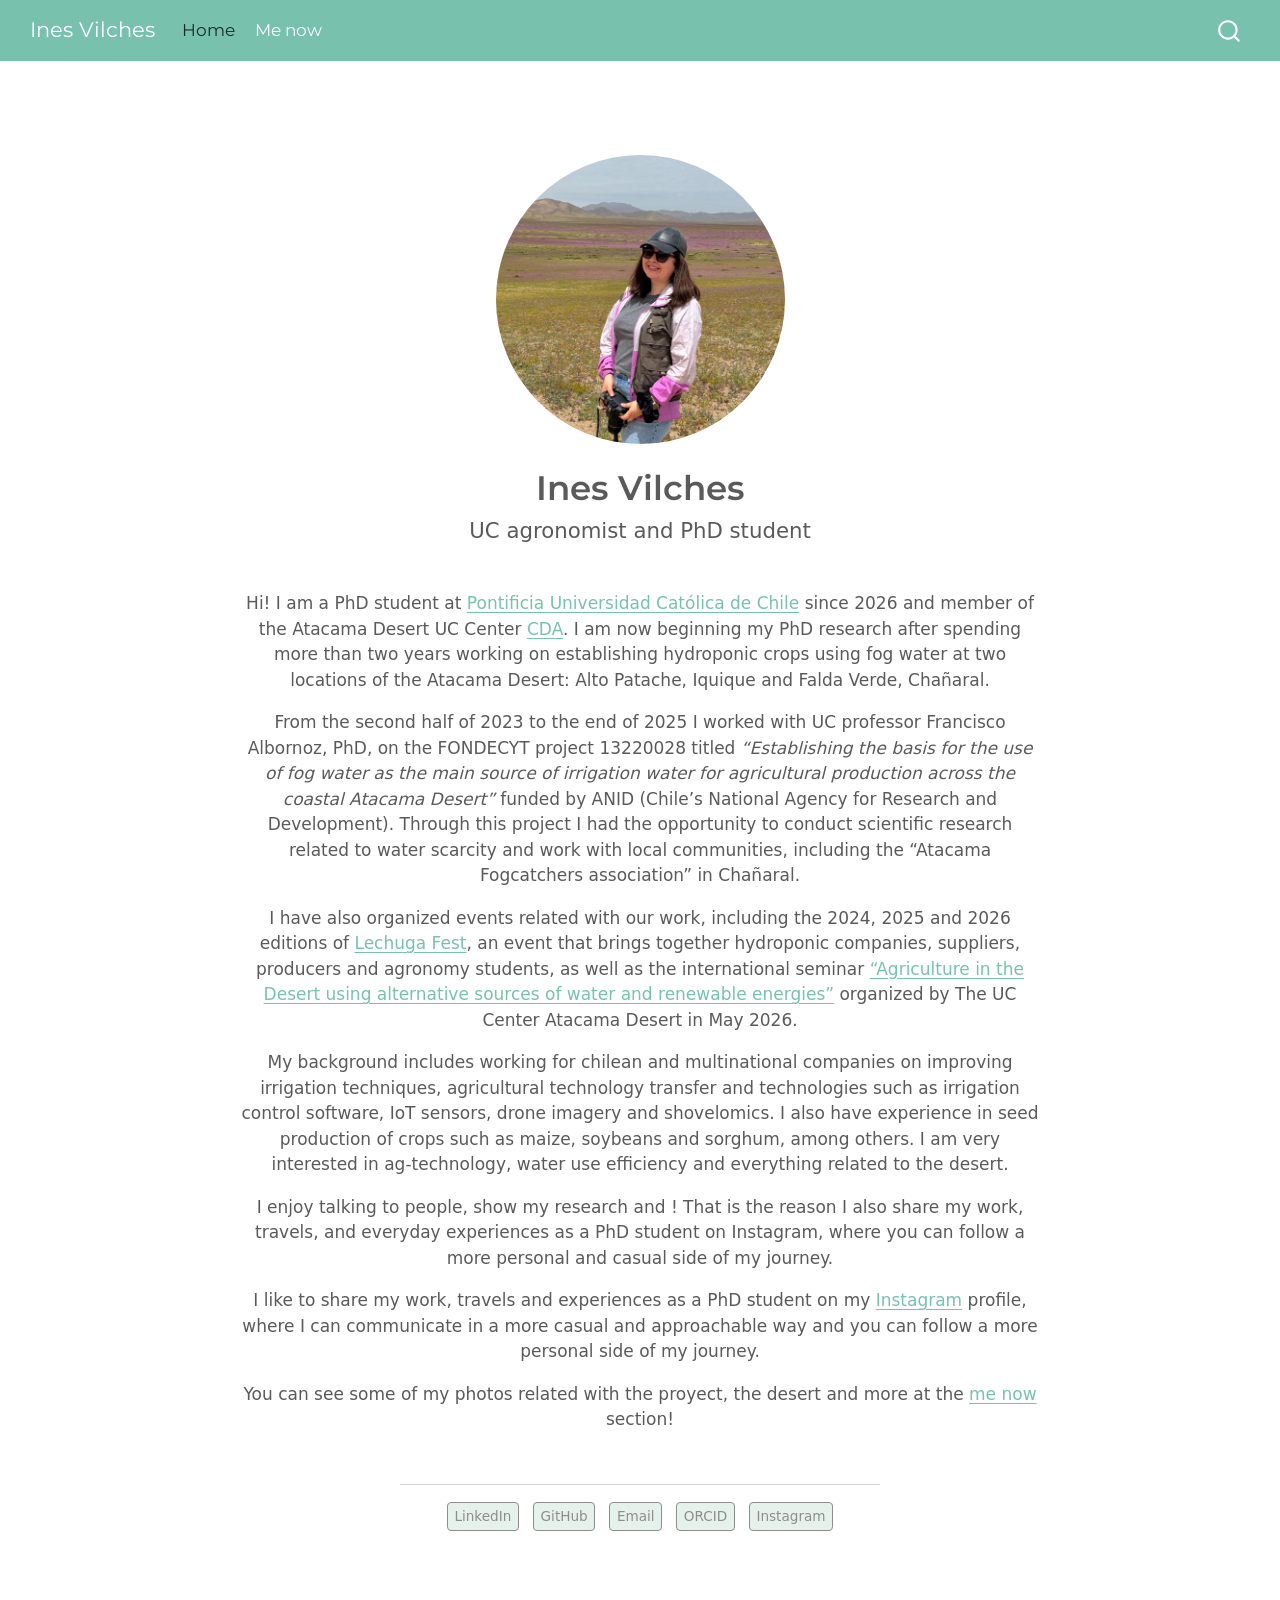
==== commit 99c86260: "change texto de presentación add links de lechuga fest y seminario change subtítulo add colores a lo" ====
--- a/docs/index.html
+++ b/docs/index.html
@@ -122,21 +122,20 @@
  <header id="title-block-header" class="quarto-title-block default">
 <div class="quarto-title">
 <h1 class="title">Ines Vilches</h1>
+<p class="subtitle lead">UC agronomist and PhD student</p>
 </div>
 <div class="quarto-title-meta">
   </div>
 </header><main class="content" id="quarto-document-content" tabindex="-1">
-<section id="profile-subtitle" class="level3">
-<h3 data-anchor-id="profile-subtitle">UC Agronomist and PhD Student</h3>
 <p>Hi! I am a PhD student at <a href="https://www.uc.cl/en">Pontificia Universidad Católica de Chile</a> since 2026 and member of the Atacama Desert UC Center <a href="https://cda.uc.cl/">CDA</a>. I am now beginning my PhD research after spending more than two years working on establishing hydroponic crops using fog water at two locations of the Atacama Desert: Alto Patache, Iquique and Falda Verde, Chañaral.</p>
 <p>From the second half of 2023 to the end of 2025 I worked with UC professor Francisco Albornoz, PhD, on the FONDECYT project 13220028 titled <em>“Establishing the basis for the use of fog water as the main source of irrigation water for agricultural production across the coastal Atacama Desert”</em> funded by ANID (Chile’s National Agency for Research and Development). Through this project I had the opportunity to conduct scientific research related to water scarcity and work with local communities, including the “Atacama Fogcatchers association” in Chañaral.</p>
+<p>I have also organized events related with our work, including the 2024, 2025 and 2026 editions of <a href="https://www.lechugafest.cl/inicio">Lechuga Fest</a>, an event that brings together hydroponic companies, suppliers, producers and agronomy students, as well as the international seminar <a href="https://www.uc.cl/noticias/atrapar-las-nubes-la-uc-crea-red-global-para-obtener-agua-de-niebla/">“Agriculture in the Desert using alternative sources of water and renewable energies”</a> organized by The UC Center Atacama Desert in May 2026.</p>
 <p>My background includes working for chilean and multinational companies on improving irrigation techniques, agricultural technology transfer and technologies such as irrigation control software, IoT sensors, drone imagery and shovelomics. I also have experience in seed production of crops such as maize, soybeans and sorghum, among others. I am very interested in ag-technology, water use efficiency and everything related to the desert.</p>
-<p>I also share my work, travels, and everyday experiences as a PhD student on Instagram, where you can follow a more personal and casual side of my journey.</p>
+<p>I enjoy talking to people, show my research and ! That is the reason I also share my work, travels, and everyday experiences as a PhD student on Instagram, where you can follow a more personal and casual side of my journey.</p>
 <p>I like to share my work, travels and experiences as a PhD student on my <a href="https://www.instagram.com/agroine.ruta/">Instagram</a> profile, where I can communicate in a more casual and approachable way and you can follow a more personal side of my journey.</p>
 <p>You can see some of my photos related with the proyect, the desert and more at the <a href="https://inevilches.github.io/">me now</a> section!</p>
 
 
-</section>
 </main> 
   <hr class="about-sep">
    <div class="about-links">
--- a/docs/styles.css
+++ b/docs/styles.css
@@ -1,15 +1,21 @@
 
-/* Subtítulo bajo el nombre */
-#profile-subtitle {
-  margin-top: -2rem;
-  margin-bottom: 1rem;
-  font-size: 1.4rem;
-  font-weight: 400;
-  color: #666666;
+
+/* Botones de redes sociales */
+.about-links .about-link {
+  background-color: #E5F2EC;
+  border: 1px solid #94C7B2;
+  border-radius: 12px;
+  color: #477D70;
+  padding: 10px 20px;
+  font-weight: 500;
+  transition: all 0.2s ease;
 }
 
-/* Tamaño del texto de la biografía */
-.about-contents p {
-  font-size: 0.2rem;
-  line-height: 1.6;
+/* Efecto al pasar el cursor */
+.about-links .about-link:hover {
+  background-color: #477D70;
+  border-color: #477D70;
+  color: white;
 }
+
+
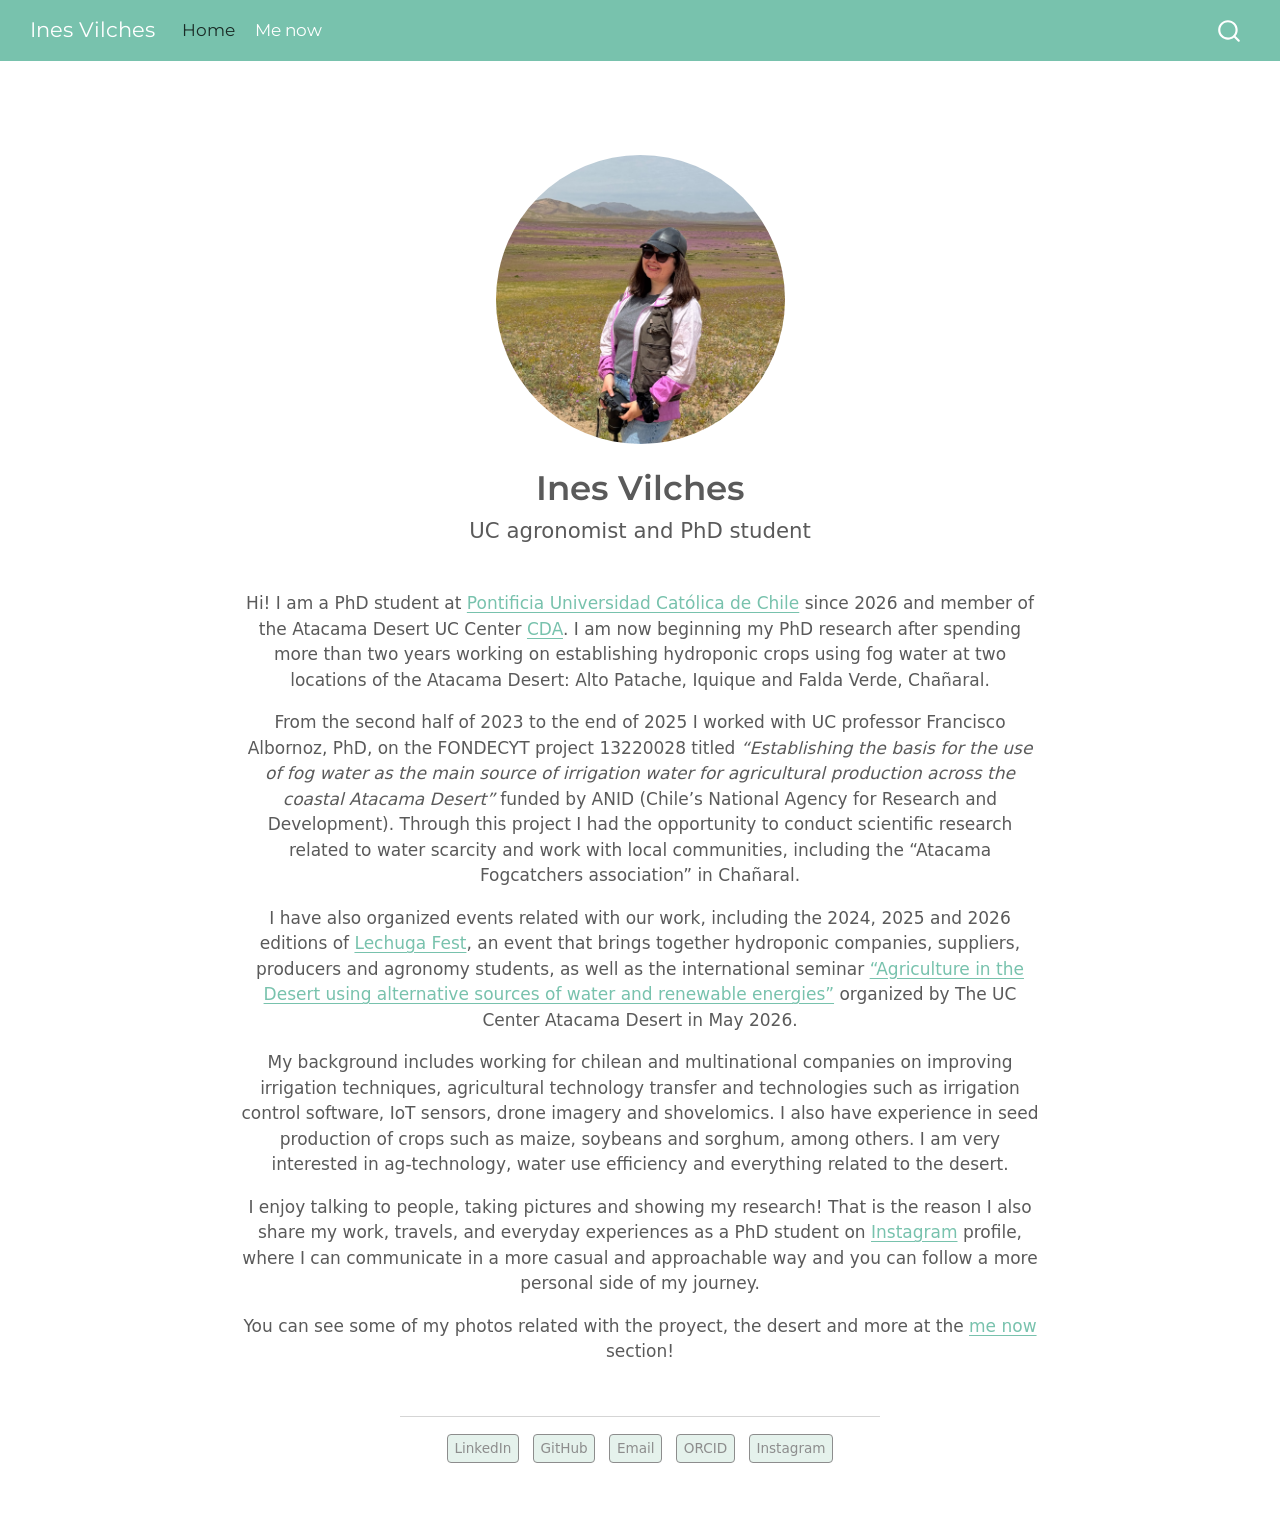
==== commit ca88703f: "corrección texto de inicio y de instagram" ====
--- a/docs/index.html
+++ b/docs/index.html
@@ -131,8 +131,7 @@
 <p>From the second half of 2023 to the end of 2025 I worked with UC professor Francisco Albornoz, PhD, on the FONDECYT project 13220028 titled <em>“Establishing the basis for the use of fog water as the main source of irrigation water for agricultural production across the coastal Atacama Desert”</em> funded by ANID (Chile’s National Agency for Research and Development). Through this project I had the opportunity to conduct scientific research related to water scarcity and work with local communities, including the “Atacama Fogcatchers association” in Chañaral.</p>
 <p>I have also organized events related with our work, including the 2024, 2025 and 2026 editions of <a href="https://www.lechugafest.cl/inicio">Lechuga Fest</a>, an event that brings together hydroponic companies, suppliers, producers and agronomy students, as well as the international seminar <a href="https://www.uc.cl/noticias/atrapar-las-nubes-la-uc-crea-red-global-para-obtener-agua-de-niebla/">“Agriculture in the Desert using alternative sources of water and renewable energies”</a> organized by The UC Center Atacama Desert in May 2026.</p>
 <p>My background includes working for chilean and multinational companies on improving irrigation techniques, agricultural technology transfer and technologies such as irrigation control software, IoT sensors, drone imagery and shovelomics. I also have experience in seed production of crops such as maize, soybeans and sorghum, among others. I am very interested in ag-technology, water use efficiency and everything related to the desert.</p>
-<p>I enjoy talking to people, show my research and ! That is the reason I also share my work, travels, and everyday experiences as a PhD student on Instagram, where you can follow a more personal and casual side of my journey.</p>
-<p>I like to share my work, travels and experiences as a PhD student on my <a href="https://www.instagram.com/agroine.ruta/">Instagram</a> profile, where I can communicate in a more casual and approachable way and you can follow a more personal side of my journey.</p>
+<p>I enjoy talking to people, taking pictures and showing my research! That is the reason I also share my work, travels, and everyday experiences as a PhD student on <a href="https://www.instagram.com/agroine.ruta/">Instagram</a> profile, where I can communicate in a more casual and approachable way and you can follow a more personal side of my journey.</p>
 <p>You can see some of my photos related with the proyect, the desert and more at the <a href="https://inevilches.github.io/">me now</a> section!</p>
 
 
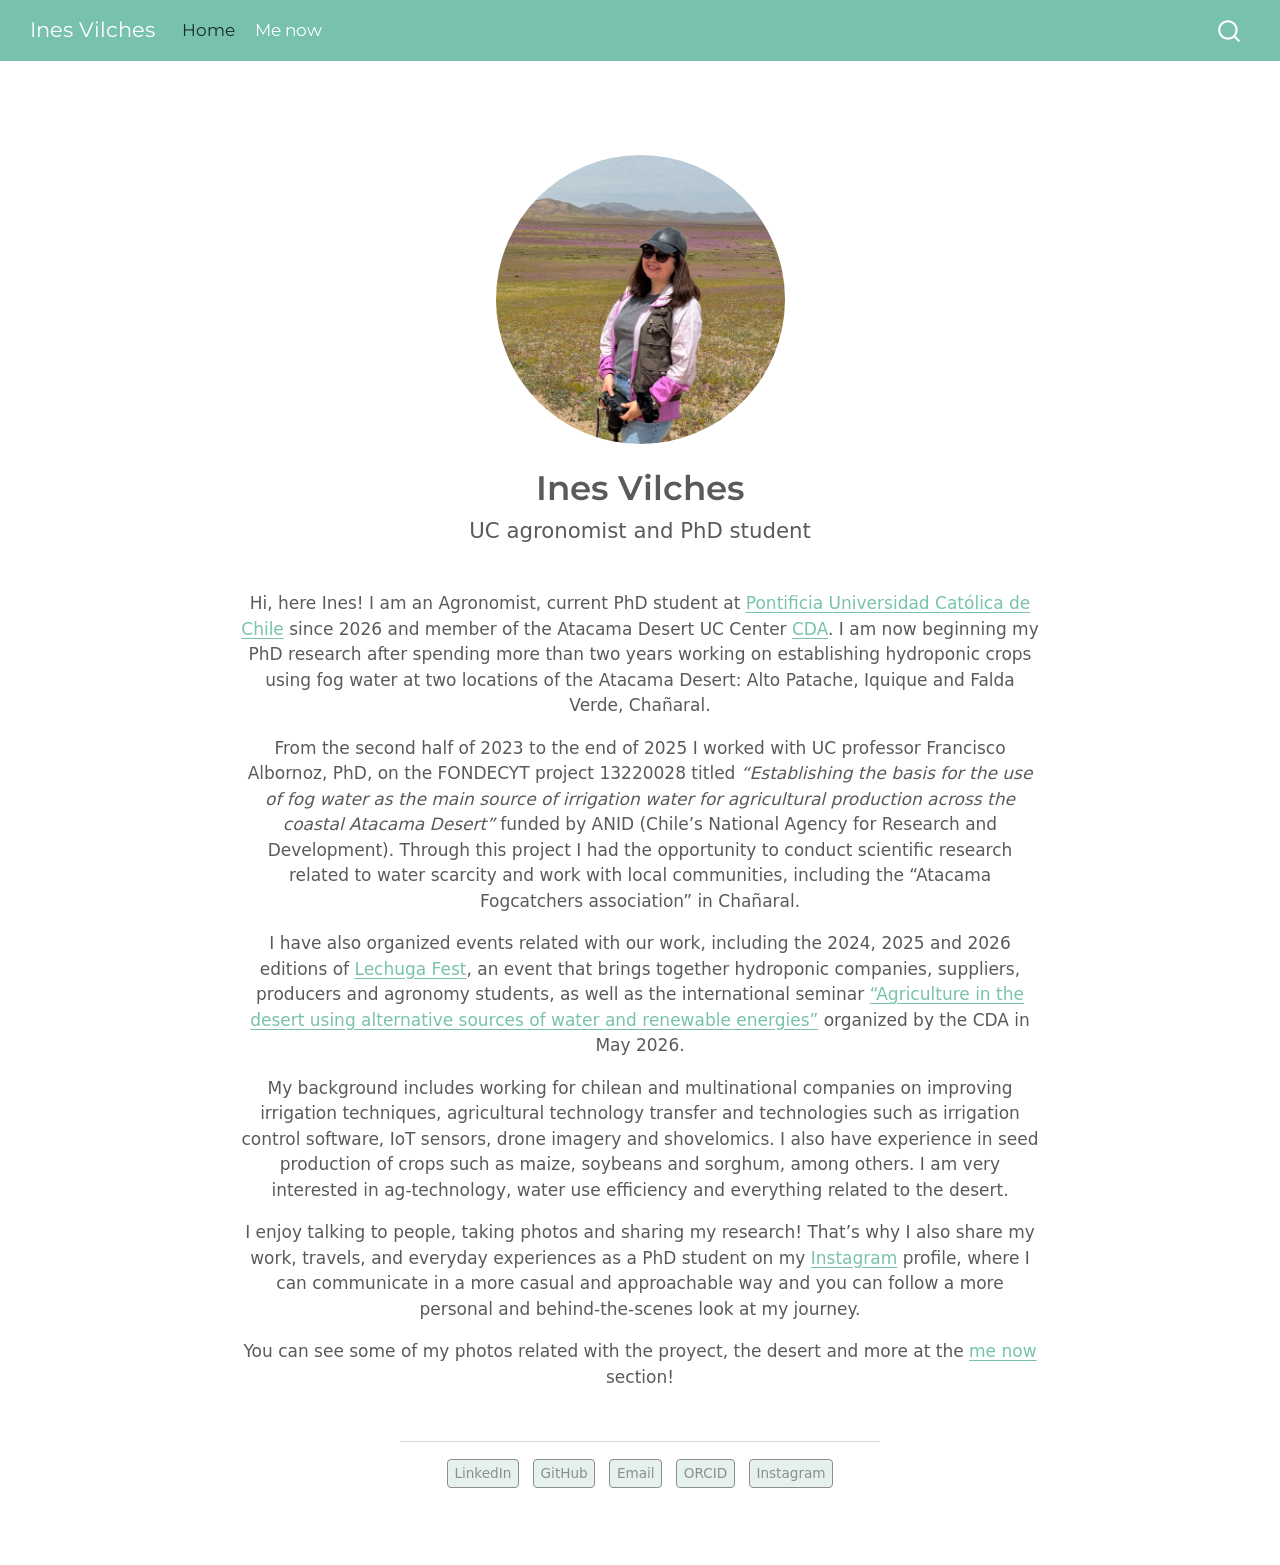
==== commit 2aa3570d: "change saludo inicial" ====
--- a/docs/index.html
+++ b/docs/index.html
@@ -127,11 +127,11 @@
 <div class="quarto-title-meta">
   </div>
 </header><main class="content" id="quarto-document-content" tabindex="-1">
-<p>Hi! I am a PhD student at <a href="https://www.uc.cl/en">Pontificia Universidad Católica de Chile</a> since 2026 and member of the Atacama Desert UC Center <a href="https://cda.uc.cl/">CDA</a>. I am now beginning my PhD research after spending more than two years working on establishing hydroponic crops using fog water at two locations of the Atacama Desert: Alto Patache, Iquique and Falda Verde, Chañaral.</p>
+<p>Hi, here Ines! I am an Agronomist, current PhD student at <a href="https://www.uc.cl/en">Pontificia Universidad Católica de Chile</a> since 2026 and member of the Atacama Desert UC Center <a href="https://cda.uc.cl/">CDA</a>. I am now beginning my PhD research after spending more than two years working on establishing hydroponic crops using fog water at two locations of the Atacama Desert: Alto Patache, Iquique and Falda Verde, Chañaral.</p>
 <p>From the second half of 2023 to the end of 2025 I worked with UC professor Francisco Albornoz, PhD, on the FONDECYT project 13220028 titled <em>“Establishing the basis for the use of fog water as the main source of irrigation water for agricultural production across the coastal Atacama Desert”</em> funded by ANID (Chile’s National Agency for Research and Development). Through this project I had the opportunity to conduct scientific research related to water scarcity and work with local communities, including the “Atacama Fogcatchers association” in Chañaral.</p>
-<p>I have also organized events related with our work, including the 2024, 2025 and 2026 editions of <a href="https://www.lechugafest.cl/inicio">Lechuga Fest</a>, an event that brings together hydroponic companies, suppliers, producers and agronomy students, as well as the international seminar <a href="https://www.uc.cl/noticias/atrapar-las-nubes-la-uc-crea-red-global-para-obtener-agua-de-niebla/">“Agriculture in the Desert using alternative sources of water and renewable energies”</a> organized by The UC Center Atacama Desert in May 2026.</p>
+<p>I have also organized events related with our work, including the 2024, 2025 and 2026 editions of <a href="https://www.lechugafest.cl/inicio">Lechuga Fest</a>, an event that brings together hydroponic companies, suppliers, producers and agronomy students, as well as the international seminar <a href="https://www.uc.cl/noticias/atrapar-las-nubes-la-uc-crea-red-global-para-obtener-agua-de-niebla/">“Agriculture in the desert using alternative sources of water and renewable energies”</a> organized by the CDA in May 2026.</p>
 <p>My background includes working for chilean and multinational companies on improving irrigation techniques, agricultural technology transfer and technologies such as irrigation control software, IoT sensors, drone imagery and shovelomics. I also have experience in seed production of crops such as maize, soybeans and sorghum, among others. I am very interested in ag-technology, water use efficiency and everything related to the desert.</p>
-<p>I enjoy talking to people, taking pictures and showing my research! That is the reason I also share my work, travels, and everyday experiences as a PhD student on <a href="https://www.instagram.com/agroine.ruta/">Instagram</a> profile, where I can communicate in a more casual and approachable way and you can follow a more personal side of my journey.</p>
+<p>I enjoy talking to people, taking photos and sharing my research! That’s why I also share my work, travels, and everyday experiences as a PhD student on my <a href="https://www.instagram.com/agroine.ruta/">Instagram</a> profile, where I can communicate in a more casual and approachable way and you can follow a more personal and behind-the-scenes look at my journey.</p>
 <p>You can see some of my photos related with the proyect, the desert and more at the <a href="https://inevilches.github.io/">me now</a> section!</p>
 
 
